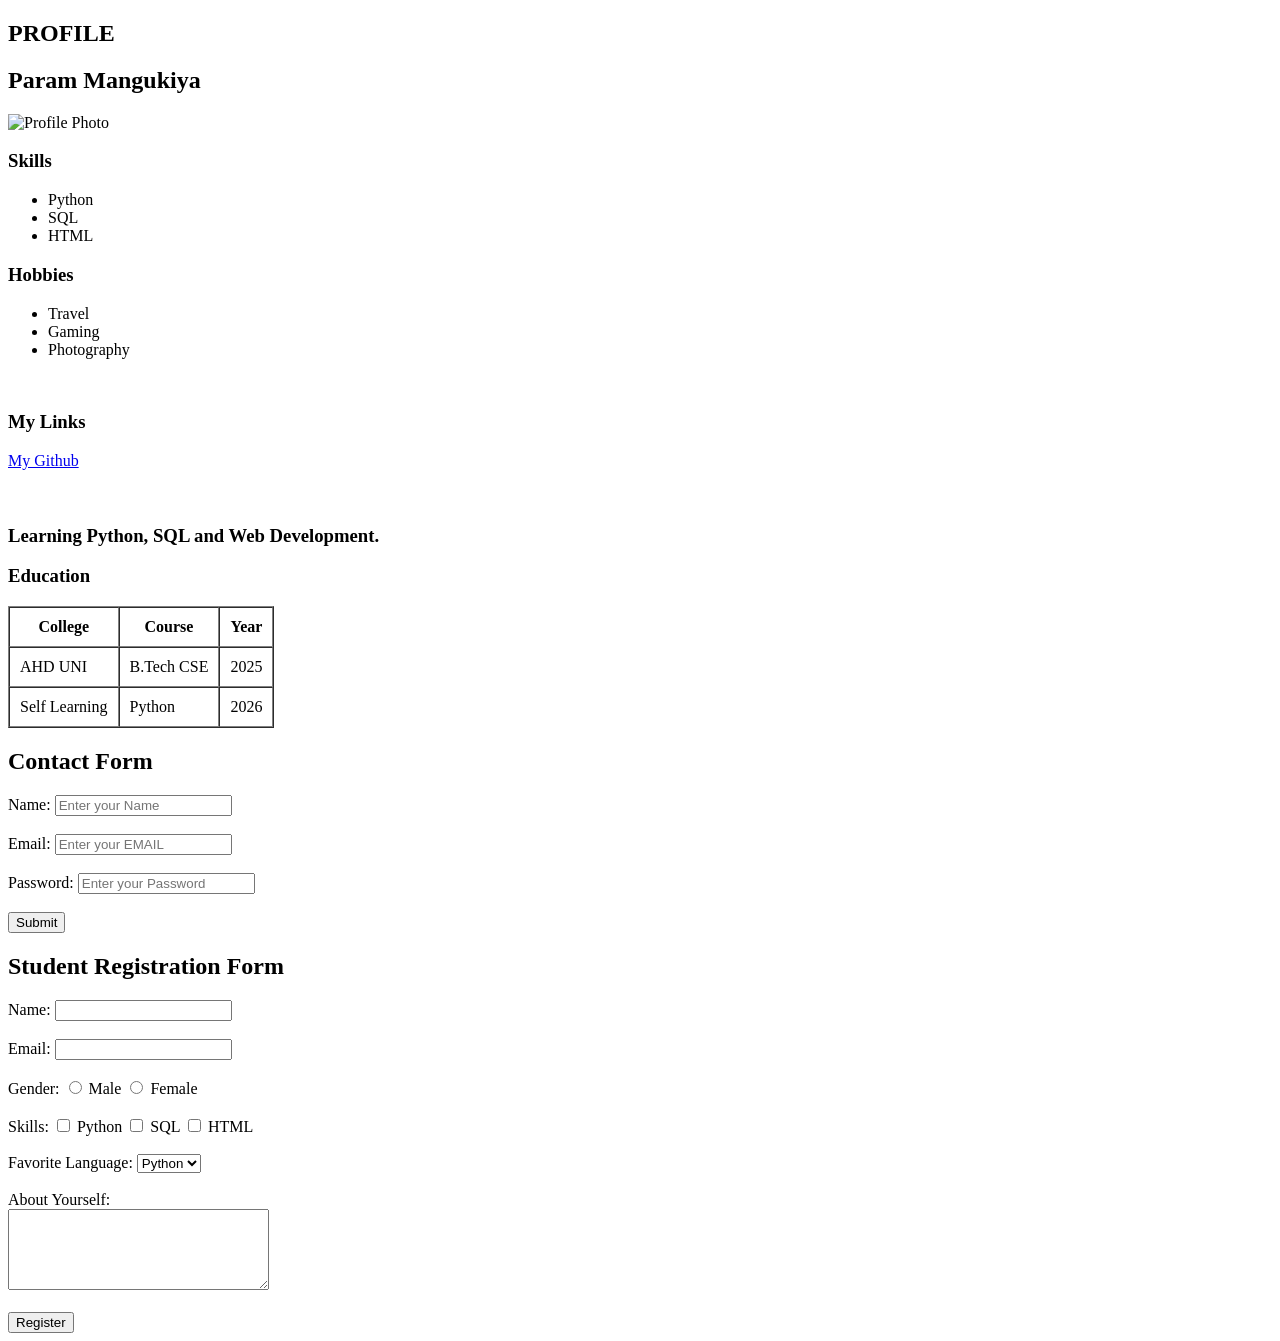
==== html/index.html @ 903c45b3 "Add initial HTML structure for personal website" ====
<!DOCTYPE html>
<html>
<head>
    <title>My First Website</title>
    <link rel="stylesheet" href="style.css">

</head>

<body>
    <h2 class="intro">PROFILE</h2>


<div class="container">
    <div>
    <h2>Param Mangukiya</h2>
    <img src="profile pic.jpeg" width="150" height="150" alt="Profile Photo"></div>

<div>
<div>
<h3>Skills</h3>
    <ul>
        <li>Python</li>
        <li>SQL</li>
        <li>HTML</li>
    </ul></div>


<div>
    <h3>Hobbies</h3>
    <ul>
        <li>Travel</li>
        <li>Gaming</li>
        <li>Photography</li>
    </ul>
    <br></div>
</div>

<div>
    <h3 >My Links</h3>
    <a href="https://github.com/Parammangukiya" target="_blank" >My Github</a>
    <br>
    <br>
    <br>
        <h3>Learning Python, SQL and Web Development.</h3>

</div>

</div>


    <h3>Education</h3>
    <table border="1" cellpadding="10" cellspacing="0">
        <tr>
            <th>College</th>

            <th>Course</th>

            <th>Year</th>
        </tr>

        <tr>
            <td>AHD UNI</td>

            <td>B.Tech CSE</td>

            <td>2025</td>
        </tr>


        <tr>
            <td>Self Learning</td>

            <td>Python</td>

            <td>2026</td>
        </tr>
    </table>

<h2>Contact Form</h2>

<form>
    Name:
    <input type="text" placeholder="Enter your Name">
    <br><br>

    Email:
    <input type="email" placeholder="Enter your EMAIL">
    <br><br>

    Password:
    <input type="password" placeholder="Enter your Password">
    <br><br>

    <button type="submit">Submit</button>
</form>

<h2>Student Registration Form</h2>

<form>

    Name:
    <input type="text">

    <br><br>

    Email:
    <input type="email">

    <br><br>

    Gender:

    <input type="radio" name="gender"> Male

    <input type="radio" name="gender"> Female

    <br><br>

    Skills:

    <input type="checkbox"> Python

    <input type="checkbox"> SQL

    <input type="checkbox"> HTML

    <br><br>

    Favorite Language:

    <select>
        <option>Python</option>
        <option>SQL</option>
        <option>HTML</option>
    </select>

    <br><br>

    About Yourself:

    <br>

    <textarea rows="5" cols="30"></textarea>

    <br><br>

    <button>Register</button>

</form>

</body>
</html>
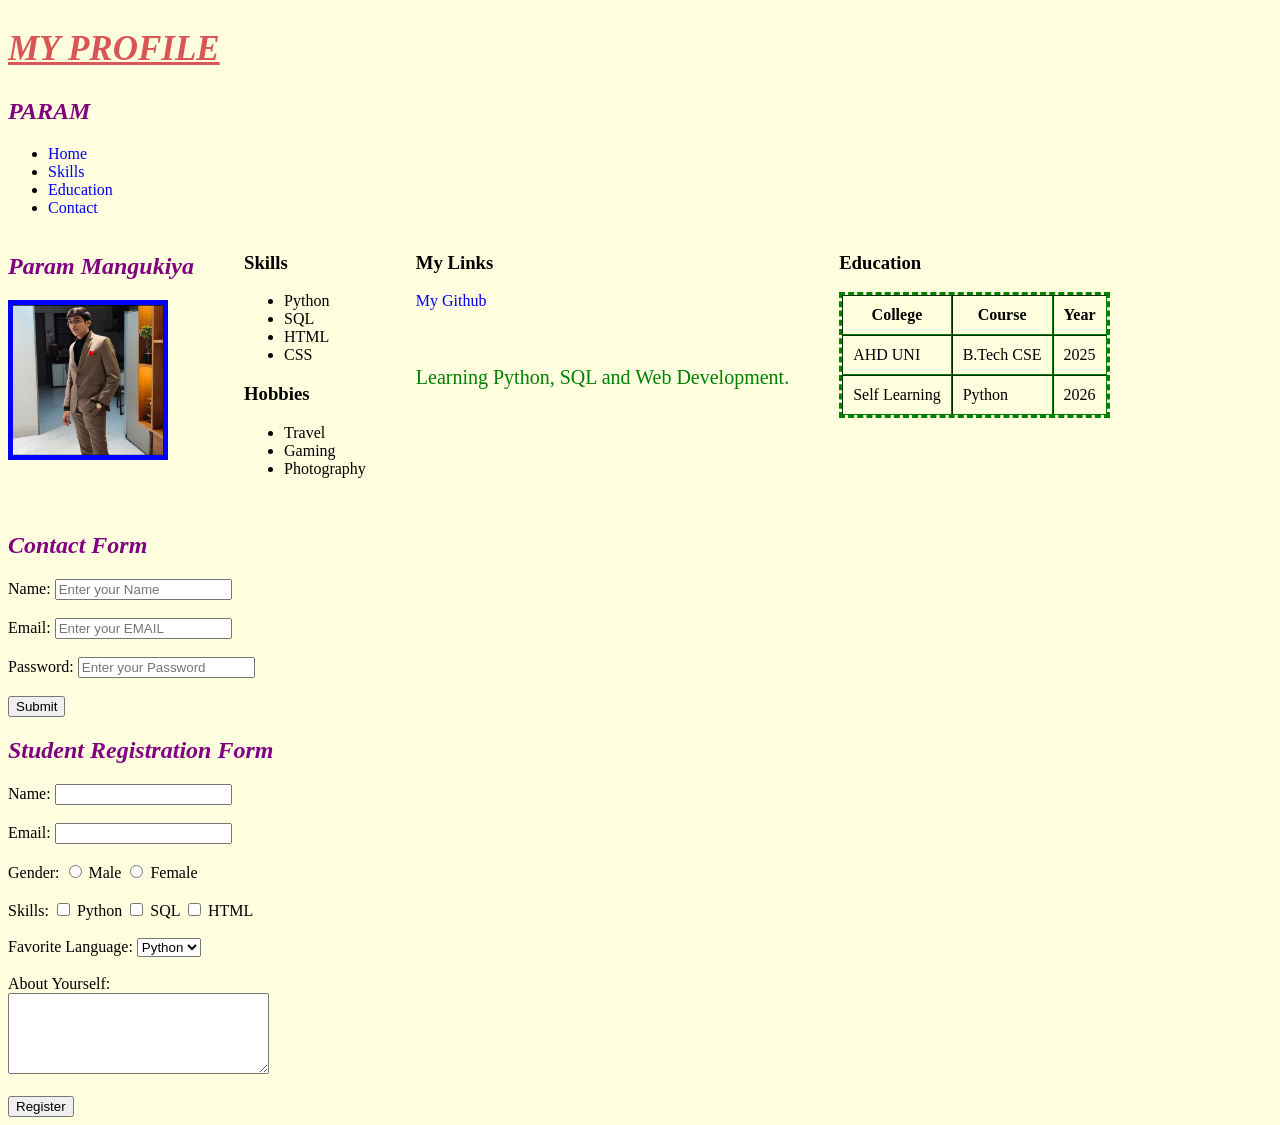
==== commit 978131b6: "Update profile section and add navigation menu" ====
--- a/html/index.html
+++ b/html/index.html
@@ -7,47 +7,64 @@
 </head>
 
 <body>
-    <h2 class="intro">PROFILE</h2>
+    <h2 class="intro"    >MY PROFILE</h2>
+    <nav class="navbar">
 
+    <h2 class="logo">PARAM</h2>
+
+    <ul class="menu">
+
+        <li><a href="#">Home</a></li>
+
+        <li><a href="#">Skills</a></li>
+
+        <li><a href="#">Education</a></li>
+
+        <li><a href="#">Contact</a></li>
+
+    </ul>
+
+</nav>
 
 <div class="container">
-    <div>
+    <div class="profile">
     <h2>Param Mangukiya</h2>
     <img src="profile pic.jpeg" width="150" height="150" alt="Profile Photo"></div>
 
-<div>
-<div>
-<h3>Skills</h3>
+<div class="about">
+    <div class="skills">
+    <h3>Skills</h3>
     <ul>
         <li>Python</li>
         <li>SQL</li>
         <li>HTML</li>
-    </ul></div>
+        <li>CSS</li>
+    </ul>
+    </div>
 
 
-<div>
+<div class="hobbies">
     <h3>Hobbies</h3>
     <ul>
         <li>Travel</li>
         <li>Gaming</li>
         <li>Photography</li>
     </ul>
-    <br></div>
+    <br>
+</div>
 </div>
 
-<div>
+<div class="links">
     <h3 >My Links</h3>
     <a href="https://github.com/Parammangukiya" target="_blank" >My Github</a>
     <br>
     <br>
     <br>
-        <h3>Learning Python, SQL and Web Development.</h3>
+        <p>Learning Python, SQL and Web Development.</p>
 
 </div>
 
-</div>
-
-
+<div class="education">
     <h3>Education</h3>
     <table border="1" cellpadding="10" cellspacing="0">
         <tr>
@@ -75,6 +92,8 @@
             <td>2026</td>
         </tr>
     </table>
+    </div>
+    </div>
 
 <h2>Contact Form</h2>
 
--- a/html/style.css
+++ b/html/style.css
@@ -0,0 +1,49 @@
+body{
+    background-color:lightyellow;
+}
+
+h1{
+    color:darkred;
+    font-size:60px;
+    font-family:Arial;
+    border: 4px double red ;
+
+    padding :20px;
+    margin: 30px;
+
+    width: 500px;
+    height: 150px;
+    
+}
+img{
+    border: 5px solid blue;
+}
+h2{
+    color:purple;
+    font-family:Verdana;
+    font-style:italic;
+}
+
+p{
+    color:green;
+    font-size:20px;
+    font-family:Verdana;
+}
+table{
+    border:3px dashed green;
+}
+a{
+    text-decoration:none;
+}
+.intro{
+    color:rgb(216, 86, 86);
+    text-decoration: underline;
+    font-size: 35px;
+}
+.name{
+    letter-spacing:15px;
+}
+.container{
+    display:flex;
+    gap:50px;
+}
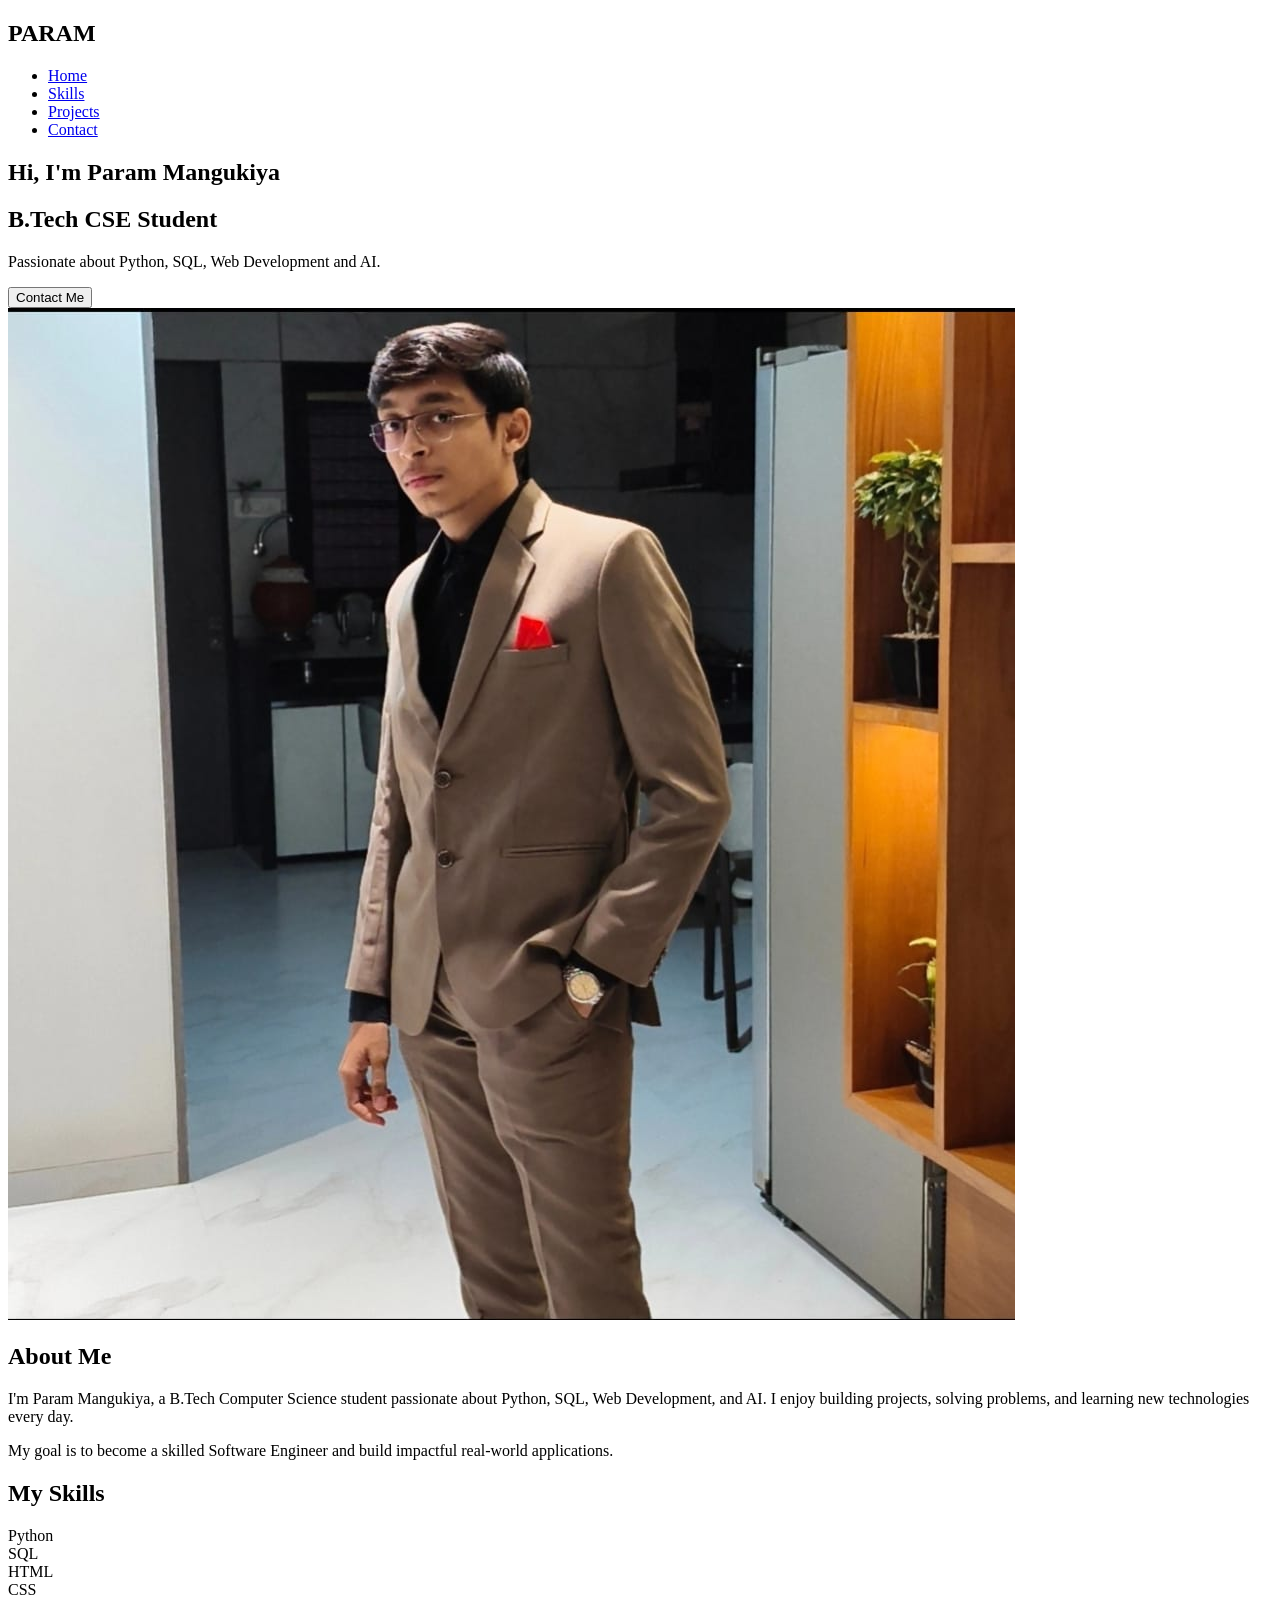
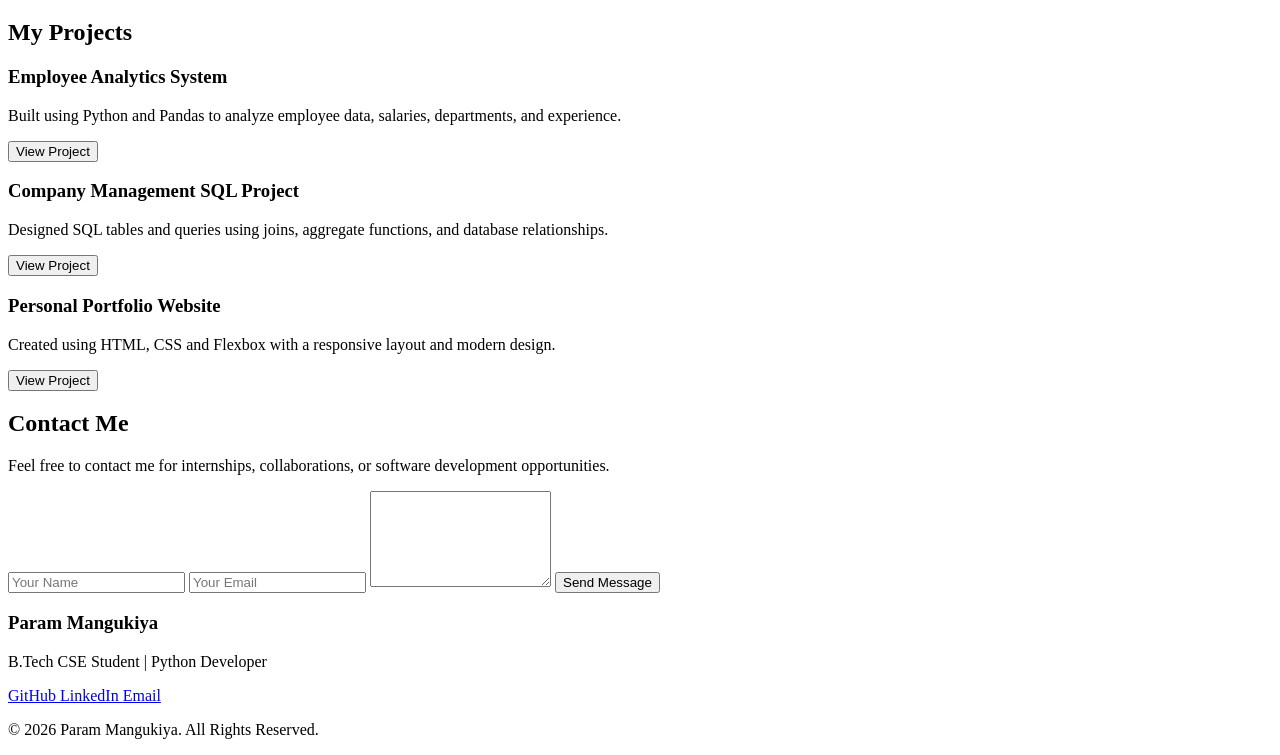
==== commit b54391db: "Rename portfolio.html to index.html" ====
--- a/html/index.html
+++ b/html/index.html
@@ -1,171 +1,173 @@
 <!DOCTYPE html>
 <html>
+
+
 <head>
-    <title>My First Website</title>
-    <link rel="stylesheet" href="style.css">
-
+    <title>My portfolio</title>
+    <link rel="stylesheet" href="newcss.css">
 </head>
 
 <body>
-    <h2 class="intro"    >MY PROFILE</h2>
-    <nav class="navbar">
 
-    <h2 class="logo">PARAM</h2>
-
+<nav class="navbar">
+<h2 class="logo">PARAM</h2>
     <ul class="menu">
-
-        <li><a href="#">Home</a></li>
-
-        <li><a href="#">Skills</a></li>
-
-        <li><a href="#">Education</a></li>
-
-        <li><a href="#">Contact</a></li>
-
-    </ul>
-
+    <li><a href="#hero">Home</a></li>
+    <li><a href="#skills">Skills</a></li>
+    <li><a href="#projects">Projects</a></li>
+    <li><a href="#contact">Contact</a></li>
+</ul>
 </nav>
 
-<div class="container">
-    <div class="profile">
-    <h2>Param Mangukiya</h2>
-    <img src="profile pic.jpeg" width="150" height="150" alt="Profile Photo"></div>
-
-<div class="about">
-    <div class="skills">
-    <h3>Skills</h3>
-    <ul>
-        <li>Python</li>
-        <li>SQL</li>
-        <li>HTML</li>
-        <li>CSS</li>
-    </ul>
-    </div>
 
 
-<div class="hobbies">
-    <h3>Hobbies</h3>
-    <ul>
-        <li>Travel</li>
-        <li>Gaming</li>
-        <li>Photography</li>
-    </ul>
-    <br>
-</div>
-</div>
-
-<div class="links">
-    <h3 >My Links</h3>
-    <a href="https://github.com/Parammangukiya" target="_blank" >My Github</a>
-    <br>
-    <br>
-    <br>
-        <p>Learning Python, SQL and Web Development.</p>
-
-</div>
-
-<div class="education">
-    <h3>Education</h3>
-    <table border="1" cellpadding="10" cellspacing="0">
-        <tr>
-            <th>College</th>
-
-            <th>Course</th>
-
-            <th>Year</th>
-        </tr>
-
-        <tr>
-            <td>AHD UNI</td>
-
-            <td>B.Tech CSE</td>
-
-            <td>2025</td>
-        </tr>
+<section class="hero" id="hero">
+    <div class="hero-text">
+        <h1>Hi, I'm Param Mangukiya</h1>
+        <h2>B.Tech CSE Student</h2>
+        <p>
+            Passionate about Python, SQL,
+            Web Development and AI.
+        </p>
+            <a href="#contact">
+            <button>Contact Me</button>
+        </a>
+    </div>
+</section>
 
 
-        <tr>
-            <td>Self Learning</td>
 
-            <td>Python</td>
+<section class="about">
+    <div class="about-image">
+        <img src="profile pic.jpeg" alt="Param Mangukiya" >
+    </div>
+    <div class="about-text">
+        <h2>About Me</h2>
+        <p>
+            I'm Param Mangukiya, a B.Tech Computer Science student
+            passionate about Python, SQL, Web Development, and AI.
+            I enjoy building projects, solving problems, and learning
+            new technologies every day.
+        </p>
+        <p>
+            My goal is to become a skilled Software Engineer and build
+            impactful real-world applications.
+        </p>
+    </div>
+</section>
 
-            <td>2026</td>
-        </tr>
-    </table>
+
+
+    <section class="skills-section" id="skills">
+    
+        <h2>My Skills</h2>
+        <div class="skill">
+            <span>Python</span>
+            <div class="progress">
+                <div class="python"></div>
+            </div>
+        </div>
+
+        <div class="skill">
+        <span>SQL</span>
+        <div class="progress">
+            <div class="sql"></div>
+        </div></div>
+
+        <div class="skill">
+        <span>HTML</span>
+        <div class="progress">
+            <div class="html"></div>
+        </div></div>
+
+        <div class="skill">
+        <span>CSS</span>
+        <div class="progress">
+            <div class="css"></div>
+        </div></div>
+    </section>
+
+
+<section class="projects" id="projects">
+    <h2>My Projects</h2>
+    <div class="project-container">
+        <div class="project-card">
+            <h3>Employee Analytics System</h3>
+            <p>
+                Built using Python and Pandas to analyze employee
+                data, salaries, departments, and experience.
+            </p>
+            <a href="https://github.com/Parammangukiya/python-learning-journey/blob/main/employee_analytics_system.py" target="_blank">
+            <button>View Project</button></a>
+        </div>
+        <div class="project-card">
+            <h3>Company Management SQL Project</h3>
+            <p>
+                Designed SQL tables and queries using joins,
+                aggregate functions, and database relationships.
+            </p>
+            <a href="https://github.com/Parammangukiya/python-learning-journey/blob/main/sql/company_management_project.sql" target="_blank">
+            <button>View Project</button></a>
+        </div>
+        <div class="project-card">
+            <h3>Personal Portfolio Website</h3>
+            <p>
+                Created using HTML, CSS and Flexbox with a
+                responsive layout and modern design.
+            </p><a href="https://github.com/Parammangukiya/python-learning-journey/blob/main/html/portfolio.html" target="_blank">
+            <button>View Project</button></a>
+        </div>
     </div>
+</section>
+
+
+
+<section class="contact" id="contact">
+    <h2>Contact Me</h2>
+    <p>
+        Feel free to contact me for internships, collaborations,
+        or software development opportunities.
+    </p>
+    <form class="contact-form">
+        <input
+            type="text"
+            placeholder="Your Name"
+        >
+        <input
+            type="email"
+            placeholder="Your Email"
+        >
+        <textarea
+            placeholder="Your Message"
+            rows="6">
+        </textarea>
+        <button>
+            Send Message
+        </button>
+    </form>
+</section>
+
+
+
+<footer class="footer">
+    <h3>Param Mangukiya</h3>
+    <p>B.Tech CSE Student | Python Developer</p>
+    <div class="footer-links">
+        <a href="https://github.com/Parammangukiya" target="_blank">
+            GitHub
+        </a>
+        <a href="https://www.linkedin.com/in/param-mangukiya-8b58b1381?utm_source=share_via&utm_content=profile&utm_medium=member_android" target="_blank">
+            LinkedIn
+        </a>
+        <a href="mailto:mangukiyaparam11@gmail.com">
+        Email
+        </a>
     </div>
+    <p class="copyright">
+        © 2026 Param Mangukiya. All Rights Reserved.
+    </p>
+</footer>
 
-<h2>Contact Form</h2>
-
-<form>
-    Name:
-    <input type="text" placeholder="Enter your Name">
-    <br><br>
-
-    Email:
-    <input type="email" placeholder="Enter your EMAIL">
-    <br><br>
-
-    Password:
-    <input type="password" placeholder="Enter your Password">
-    <br><br>
-
-    <button type="submit">Submit</button>
-</form>
-
-<h2>Student Registration Form</h2>
-
-<form>
-
-    Name:
-    <input type="text">
-
-    <br><br>
-
-    Email:
-    <input type="email">
-
-    <br><br>
-
-    Gender:
-
-    <input type="radio" name="gender"> Male
-
-    <input type="radio" name="gender"> Female
-
-    <br><br>
-
-    Skills:
-
-    <input type="checkbox"> Python
-
-    <input type="checkbox"> SQL
-
-    <input type="checkbox"> HTML
-
-    <br><br>
-
-    Favorite Language:
-
-    <select>
-        <option>Python</option>
-        <option>SQL</option>
-        <option>HTML</option>
-    </select>
-
-    <br><br>
-
-    About Yourself:
-
-    <br>
-
-    <textarea rows="5" cols="30"></textarea>
-
-    <br><br>
-
-    <button>Register</button>
-
-</form>
 
 </body>
 </html>
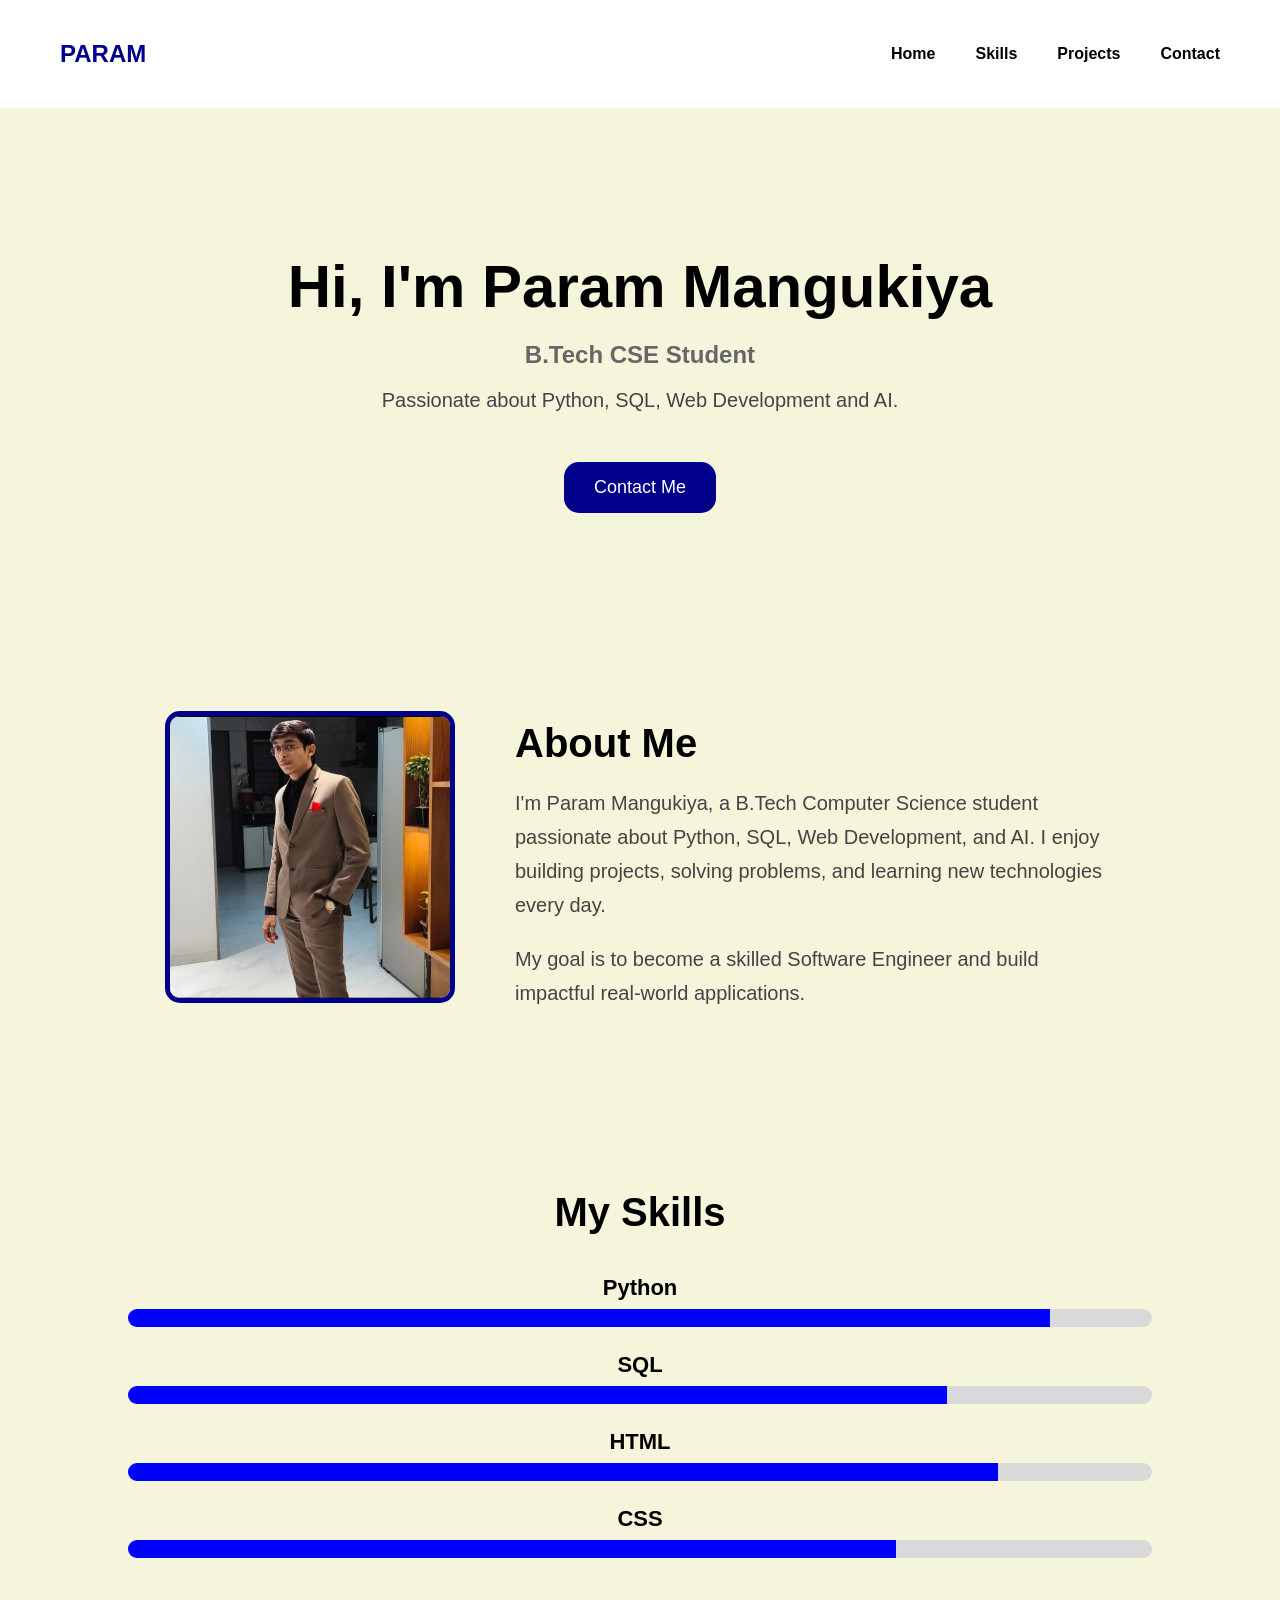
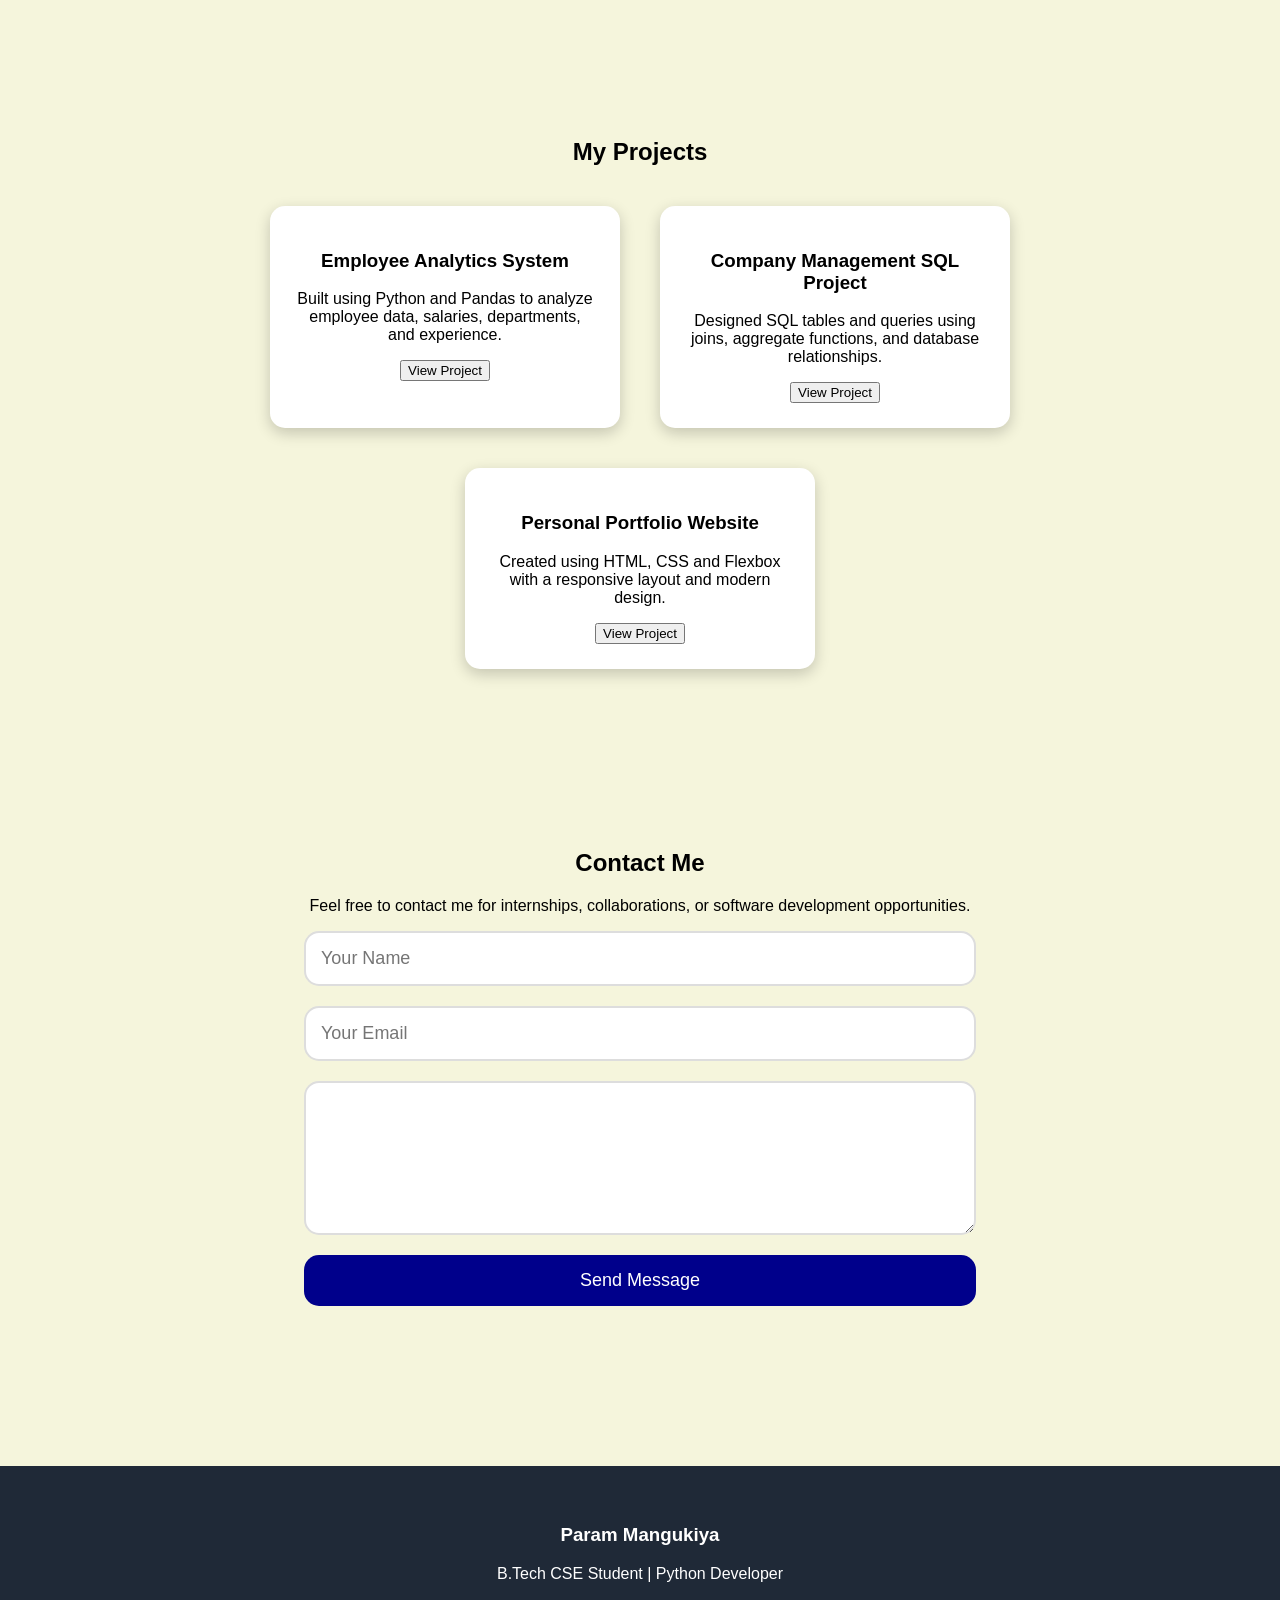
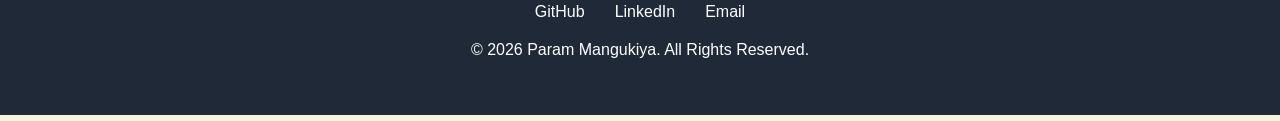
==== commit c3f6cc44: "Change stylesheet link from newcss.css to design.css" ====
--- a/html/index.html
+++ b/html/index.html
@@ -4,7 +4,7 @@
 
 <head>
     <title>My portfolio</title>
-    <link rel="stylesheet" href="newcss.css">
+    <link rel="stylesheet" href="design.css">
 </head>
 
 <body>
--- a/html/design.css
+++ b/html/design.css
@@ -0,0 +1,299 @@
+body{
+    margin:0;
+    font-family:Arial, Helvetica, sans-serif;
+    background:#f5f5dc;
+}
+.navbar{
+    display:flex;
+    justify-content:space-between;
+    align-items:center;
+
+    padding:20px 60px;
+
+    background:white;
+}
+.menu{
+    display:flex;
+    list-style:none;
+    gap:40px;
+}
+.menu a{
+    text-decoration:none;
+    color:black;
+    font-weight:bold;
+}
+.logo{
+    color:darkblue;
+}
+.hero{
+    display:flex;
+    justify-content:center;
+    align-items:center;
+    text-align:center;
+    height:500px;
+}
+.hero h1{
+    font-size:60px;
+    margin-bottom:10px;
+}
+.hero h2{
+    color:#666;
+    margin-bottom:20px;
+}
+.hero p{
+    font-size:20px;
+    color:#444;
+}
+.hero button{
+    margin-top:30px;
+    padding:15px 30px;
+    background:darkblue;
+    color:white;
+    border:none;
+    border-radius:15px;
+    cursor:pointer;
+    font-size:18px;
+}
+.hero button:hover{
+    background:blue;
+}
+.about{
+    display:flex;
+    justify-content:center;
+    align-items:center;
+    gap:60px;
+    padding:80px;
+}
+.about-image img{
+    width:280px;
+    border-radius:15px;
+    border:5px solid darkblue;
+}
+.about-text{
+    max-width:600px;
+}
+.about-text h2{
+    font-size:40px;
+    margin-bottom:20px;
+}
+.about-text p{
+    font-size:20px;
+    line-height:1.7;
+    color:#444;
+}
+.projects{
+    padding:80px;
+    text-align:center;
+}
+.project-container{
+    display:flex;
+    justify-content:center;
+    gap:40px;
+    margin-top:40px;
+    flex-wrap:wrap;
+}
+.project-card{
+    width:300px;
+    background:white;
+    padding:25px;
+    border-radius:15px;
+    box-shadow:0px 5px 15px rgba(0,0,0,0.2);
+    transition:0.3s;
+}
+.project-card:hover{
+    transform:translateY(-10px);
+}
+.skills-section{
+    width:80%;
+    margin:80px auto;
+}
+.skills-section h2{
+    text-align:center;
+    font-size:40px;
+    margin-bottom:40px;
+}
+.skill{
+    margin-bottom:25px;
+    text-align: center;
+}
+.skill span{
+    font-size:22px;
+    font-weight:bold;
+}
+html{
+
+    scroll-behavior:smooth;
+
+}
+.progress{
+    width:100%;
+    height:18px;
+    background-color:#d9d9d9;
+    border-radius:15px;
+    margin-top:8px;
+    overflow:hidden;
+}
+.python{
+    width:90%;
+    height:100%;
+    background-color:blue;
+}
+.sql{
+    width:80%;
+    height:100%;
+    background-color:blue;
+}
+.html{
+    width:85%;
+    height:100%;
+    background-color:blue;
+}
+.css{
+    width:75%;
+    height:100%;
+    background-color:blue;
+}
+.python{
+    transition: width 1s ease;
+    animation: fillBar 2s ease;
+}
+.sql{
+    transition: width 1s ease;
+    animation: fillBar 2s ease;
+}
+.html{
+    transition: width 1s ease;
+    animation: fillBar 2s ease;
+}
+.css{
+    transition: width 1s ease;
+    animation: fillBar 2s ease;
+}
+@keyframes fillBar{
+    from{
+        width:0;
+    }
+    to{
+    }
+}
+.contact{
+    padding:80px;
+    text-align:center;
+}
+.contact-form{
+    width:60%;
+    margin:auto;
+    display:flex;
+    flex-direction:column;
+    gap:20px;
+}
+.contact-form input,
+.contact-form textarea{
+    padding:15px;
+    border:2px solid #ddd;
+    border-radius:15px;
+    font-size:18px;
+}
+
+.contact-form button{
+    padding:15px;
+    background:darkblue;
+    color:white;
+    border:none;
+    border-radius:15px;
+    font-size:18px;
+    cursor:pointer;
+    transition:0.3s ease;
+}
+.footer{
+    background:#1f2937;
+    color:white;
+    text-align:center;
+    padding:40px 20px;
+    margin-top:80px;
+}
+.footer-links{
+    display:flex;
+    justify-content:center;
+    gap:30px;
+    margin:20px 0;
+}
+.footer-links a{
+    color:white;
+    text-decoration:none;
+    transition:0.3s ease;
+}
+.footer-links a:hover{
+
+    color:#60a5fa;
+
+}
+@media (max-width:768px){
+    .navbar{
+        flex-direction:column;
+    }
+    .menu{
+    flex-direction:column;
+    align-items:center;
+    }
+    .hero{
+    height:auto;
+    padding:60px 20px;
+    }
+    .hero p{
+    font-size:18px;
+    }
+    .about{
+    flex-direction:column;
+    text-align:center;
+    gap:30px;
+    padding:40px;
+    }
+    .project-container{
+    flex-direction:column;
+    align-items:center;
+    }
+    .skills-section{
+    width:90%;
+    }
+    .skills-section h2{
+        font-size:32px;
+    }
+    .skill span{
+        font-size:18px;
+    }
+    .contact-form{
+    width:90%;
+    }
+    .contact{
+    padding:50px 20px;
+    }
+    .contact-form{
+        width:90%;
+    }
+    .contact-form input,
+    .contact-form textarea{
+    font-size:16px;
+    }
+    .footer{
+    padding:30px 15px;
+    }
+    .footer-links{
+        flex-direction:column;
+        gap:15px;
+    }
+    .project-card{
+    width:90%;
+    }
+    .about-image img{
+    width:220px;
+    }
+    .hero button{
+    width:100%;
+    max-width:250px;
+    }
+    .navbar{
+    padding:20px;
+    }
+
+}
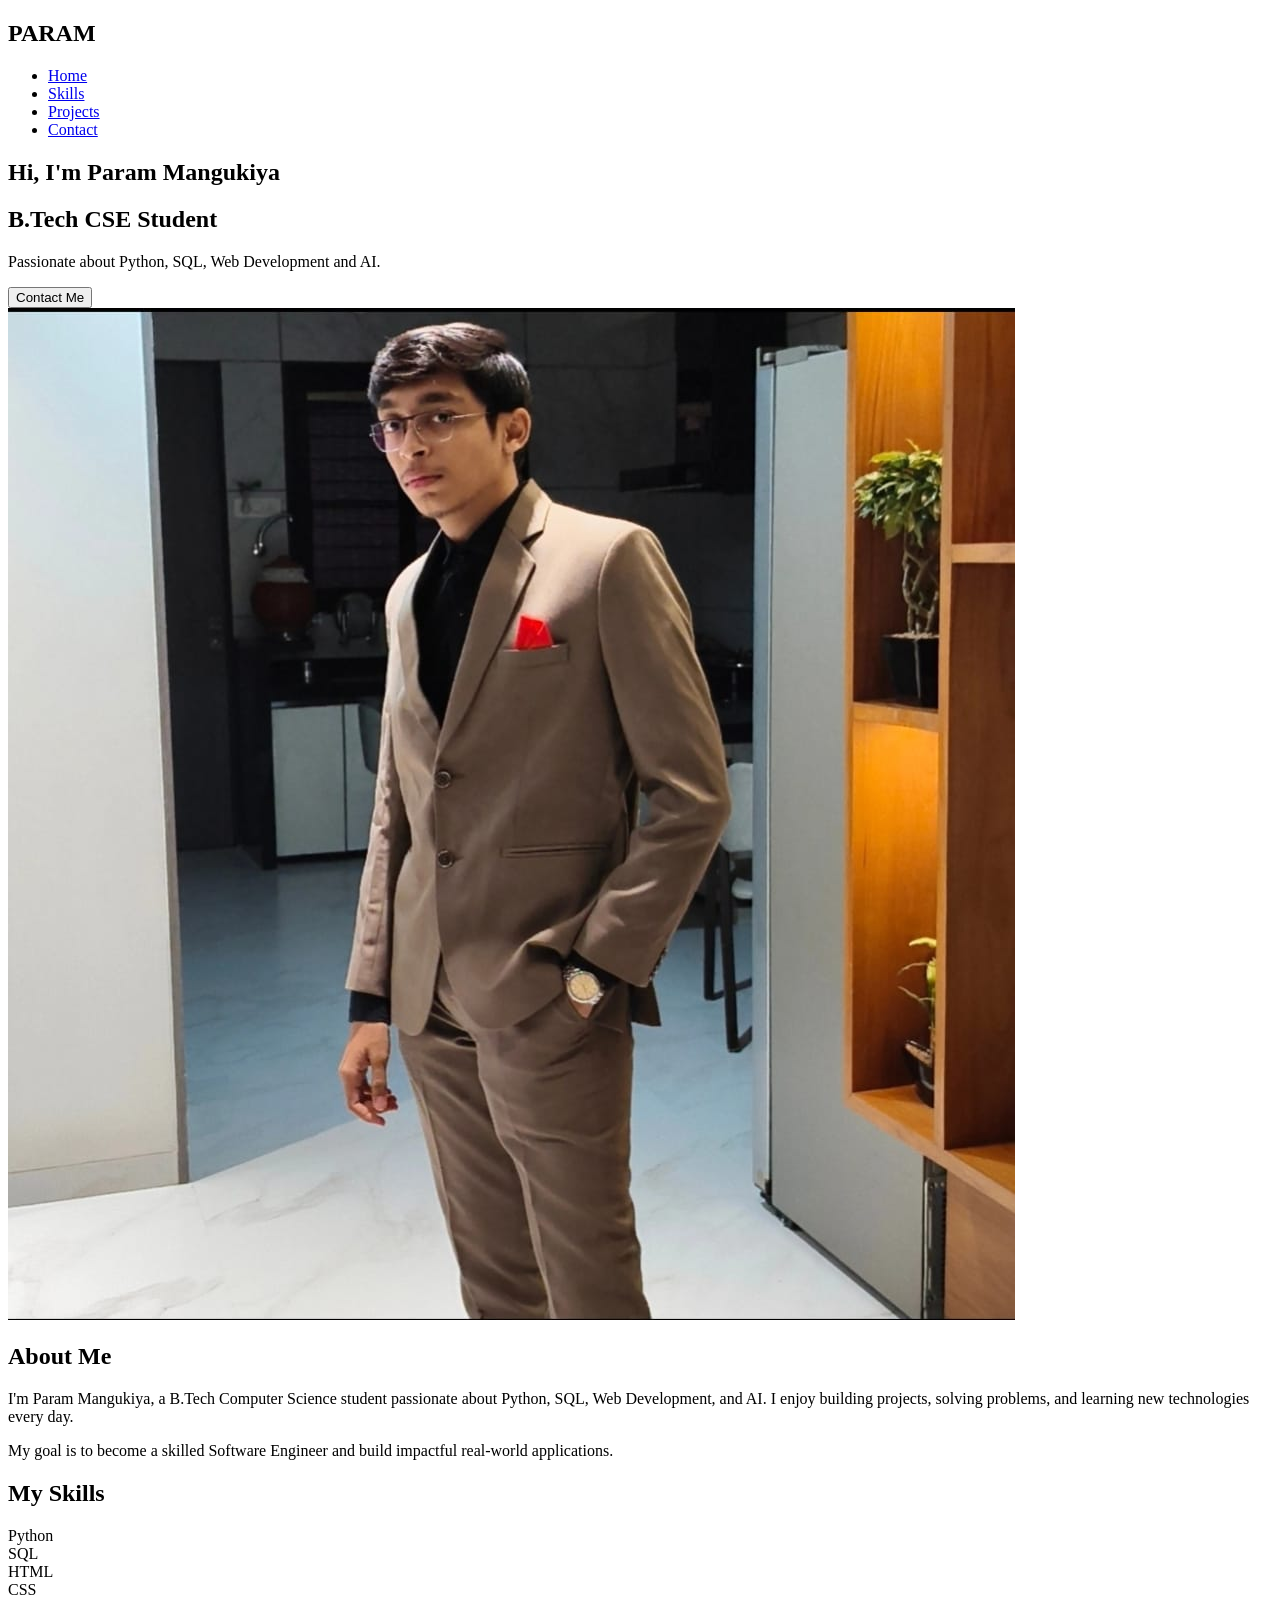
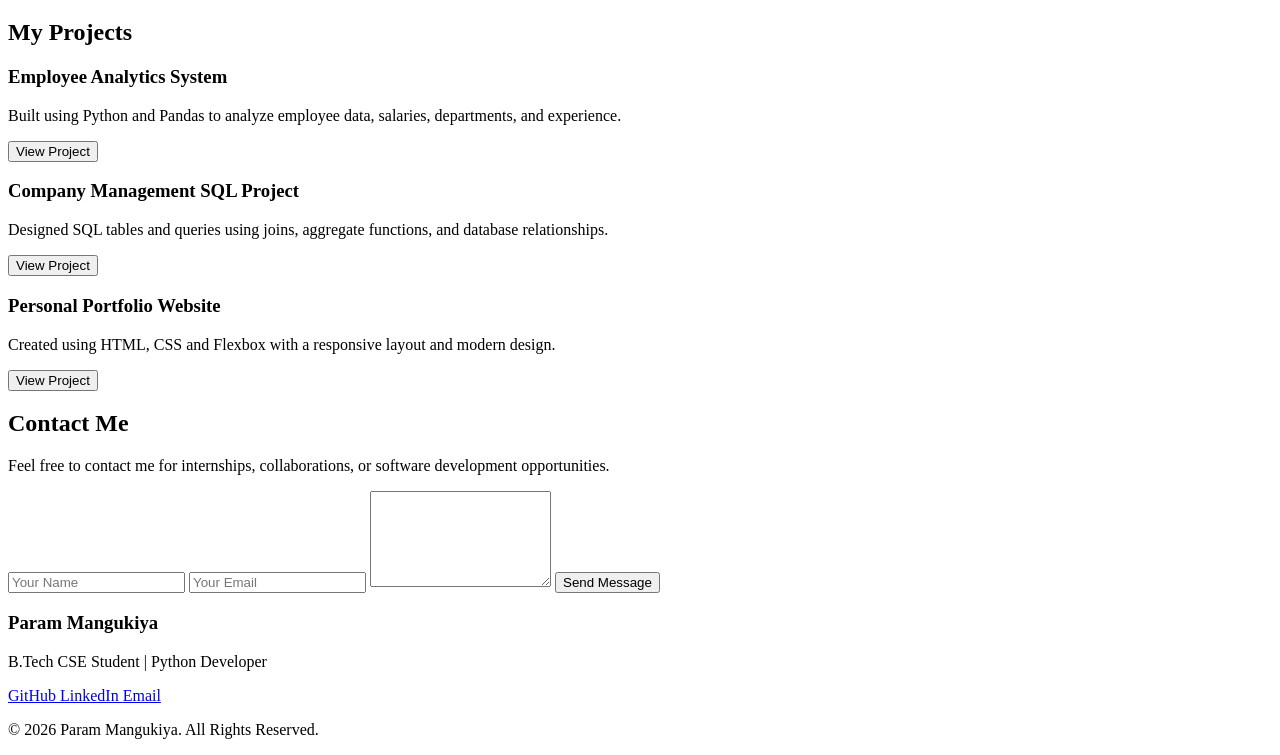
==== commit 83b7fd42: "Update stylesheet link and contact form attributes" ====
--- a/html/index.html
+++ b/html/index.html
@@ -4,7 +4,7 @@
 
 <head>
     <title>My portfolio</title>
-    <link rel="stylesheet" href="design.css">
+    <link rel="stylesheet" href="newcss.css">
 </head>
 
 <body>
@@ -128,21 +128,30 @@
         Feel free to contact me for internships, collaborations,
         or software development opportunities.
     </p>
-    <form class="contact-form">
+    <form
+    class="contact-form"
+    action="https://formspree.io/f/xpqgdnod"
+    method="POST">
         <input
-            type="text"
-            placeholder="Your Name"
-        >
-        <input
-            type="email"
-            placeholder="Your Email"
-        >
-        <textarea
-            placeholder="Your Message"
-            rows="6">
-        </textarea>
-        <button>
-            Send Message
+        type="text"
+        name="name"
+        placeholder="Your Name"
+        required>
+
+    <input
+        type="email"
+        name="email"
+        placeholder="Your Email"
+        required>
+
+    <textarea
+        name="message"
+        rows="6"
+        placeholder="Your Message"
+        required>
+    </textarea>
+        <button type="submit">
+        Send Message
         </button>
     </form>
 </section>
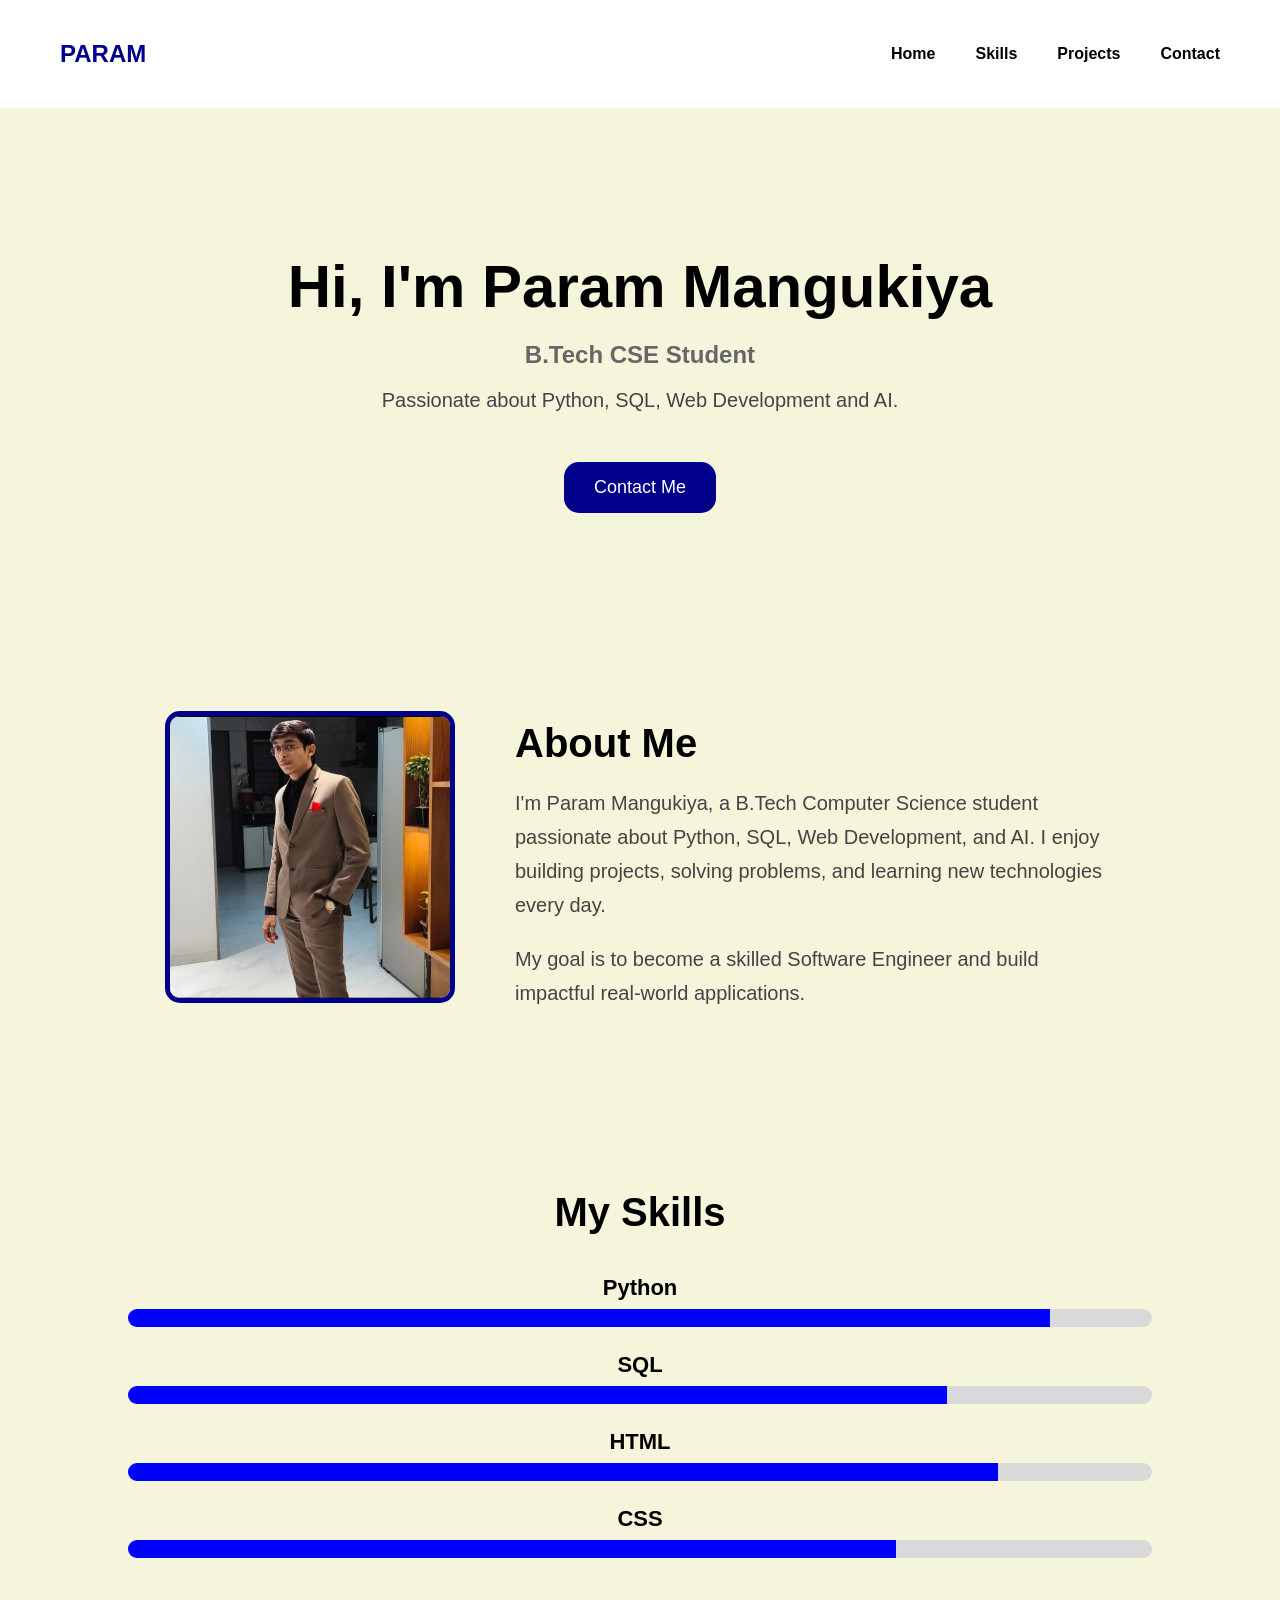
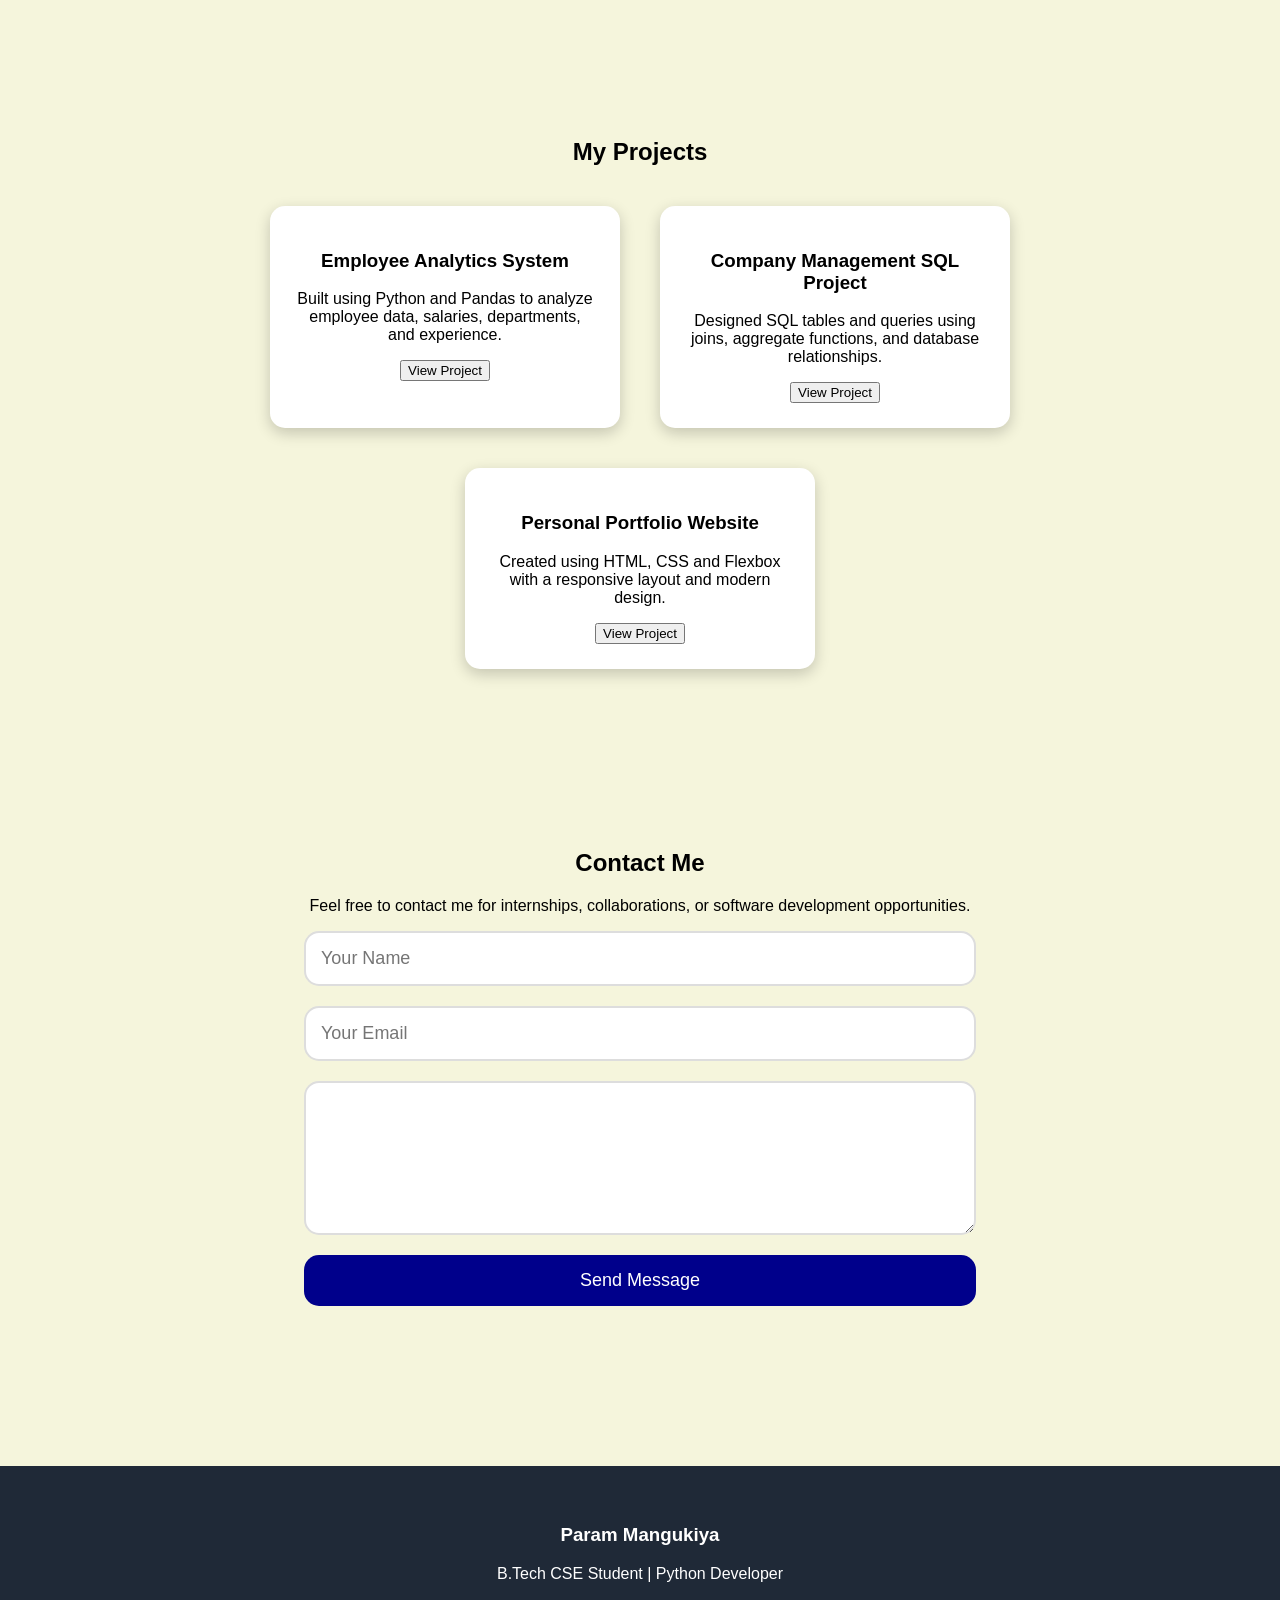
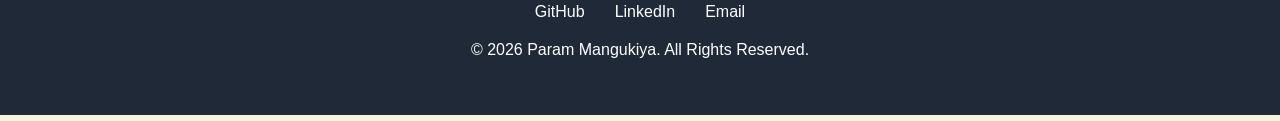
==== commit 0f88a716: "Update index.html" ====
--- a/html/index.html
+++ b/html/index.html
@@ -4,7 +4,7 @@
 
 <head>
     <title>My portfolio</title>
-    <link rel="stylesheet" href="newcss.css">
+    <link rel="stylesheet" href="design.css">
 </head>
 
 <body>
--- a/html/design.css
+++ b/html/design.css
@@ -0,0 +1,299 @@
+body{
+    margin:0;
+    font-family:Arial, Helvetica, sans-serif;
+    background:#f5f5dc;
+}
+.navbar{
+    display:flex;
+    justify-content:space-between;
+    align-items:center;
+
+    padding:20px 60px;
+
+    background:white;
+}
+.menu{
+    display:flex;
+    list-style:none;
+    gap:40px;
+}
+.menu a{
+    text-decoration:none;
+    color:black;
+    font-weight:bold;
+}
+.logo{
+    color:darkblue;
+}
+.hero{
+    display:flex;
+    justify-content:center;
+    align-items:center;
+    text-align:center;
+    height:500px;
+}
+.hero h1{
+    font-size:60px;
+    margin-bottom:10px;
+}
+.hero h2{
+    color:#666;
+    margin-bottom:20px;
+}
+.hero p{
+    font-size:20px;
+    color:#444;
+}
+.hero button{
+    margin-top:30px;
+    padding:15px 30px;
+    background:darkblue;
+    color:white;
+    border:none;
+    border-radius:15px;
+    cursor:pointer;
+    font-size:18px;
+}
+.hero button:hover{
+    background:blue;
+}
+.about{
+    display:flex;
+    justify-content:center;
+    align-items:center;
+    gap:60px;
+    padding:80px;
+}
+.about-image img{
+    width:280px;
+    border-radius:15px;
+    border:5px solid darkblue;
+}
+.about-text{
+    max-width:600px;
+}
+.about-text h2{
+    font-size:40px;
+    margin-bottom:20px;
+}
+.about-text p{
+    font-size:20px;
+    line-height:1.7;
+    color:#444;
+}
+.projects{
+    padding:80px;
+    text-align:center;
+}
+.project-container{
+    display:flex;
+    justify-content:center;
+    gap:40px;
+    margin-top:40px;
+    flex-wrap:wrap;
+}
+.project-card{
+    width:300px;
+    background:white;
+    padding:25px;
+    border-radius:15px;
+    box-shadow:0px 5px 15px rgba(0,0,0,0.2);
+    transition:0.3s;
+}
+.project-card:hover{
+    transform:translateY(-10px);
+}
+.skills-section{
+    width:80%;
+    margin:80px auto;
+}
+.skills-section h2{
+    text-align:center;
+    font-size:40px;
+    margin-bottom:40px;
+}
+.skill{
+    margin-bottom:25px;
+    text-align: center;
+}
+.skill span{
+    font-size:22px;
+    font-weight:bold;
+}
+html{
+
+    scroll-behavior:smooth;
+
+}
+.progress{
+    width:100%;
+    height:18px;
+    background-color:#d9d9d9;
+    border-radius:15px;
+    margin-top:8px;
+    overflow:hidden;
+}
+.python{
+    width:90%;
+    height:100%;
+    background-color:blue;
+}
+.sql{
+    width:80%;
+    height:100%;
+    background-color:blue;
+}
+.html{
+    width:85%;
+    height:100%;
+    background-color:blue;
+}
+.css{
+    width:75%;
+    height:100%;
+    background-color:blue;
+}
+.python{
+    transition: width 1s ease;
+    animation: fillBar 2s ease;
+}
+.sql{
+    transition: width 1s ease;
+    animation: fillBar 2s ease;
+}
+.html{
+    transition: width 1s ease;
+    animation: fillBar 2s ease;
+}
+.css{
+    transition: width 1s ease;
+    animation: fillBar 2s ease;
+}
+@keyframes fillBar{
+    from{
+        width:0;
+    }
+    to{
+    }
+}
+.contact{
+    padding:80px;
+    text-align:center;
+}
+.contact-form{
+    width:60%;
+    margin:auto;
+    display:flex;
+    flex-direction:column;
+    gap:20px;
+}
+.contact-form input,
+.contact-form textarea{
+    padding:15px;
+    border:2px solid #ddd;
+    border-radius:15px;
+    font-size:18px;
+}
+
+.contact-form button{
+    padding:15px;
+    background:darkblue;
+    color:white;
+    border:none;
+    border-radius:15px;
+    font-size:18px;
+    cursor:pointer;
+    transition:0.3s ease;
+}
+.footer{
+    background:#1f2937;
+    color:white;
+    text-align:center;
+    padding:40px 20px;
+    margin-top:80px;
+}
+.footer-links{
+    display:flex;
+    justify-content:center;
+    gap:30px;
+    margin:20px 0;
+}
+.footer-links a{
+    color:white;
+    text-decoration:none;
+    transition:0.3s ease;
+}
+.footer-links a:hover{
+
+    color:#60a5fa;
+
+}
+@media (max-width:768px){
+    .navbar{
+        flex-direction:column;
+    }
+    .menu{
+    flex-direction:column;
+    align-items:center;
+    }
+    .hero{
+    height:auto;
+    padding:60px 20px;
+    }
+    .hero p{
+    font-size:18px;
+    }
+    .about{
+    flex-direction:column;
+    text-align:center;
+    gap:30px;
+    padding:40px;
+    }
+    .project-container{
+    flex-direction:column;
+    align-items:center;
+    }
+    .skills-section{
+    width:90%;
+    }
+    .skills-section h2{
+        font-size:32px;
+    }
+    .skill span{
+        font-size:18px;
+    }
+    .contact-form{
+    width:90%;
+    }
+    .contact{
+    padding:50px 20px;
+    }
+    .contact-form{
+        width:90%;
+    }
+    .contact-form input,
+    .contact-form textarea{
+    font-size:16px;
+    }
+    .footer{
+    padding:30px 15px;
+    }
+    .footer-links{
+        flex-direction:column;
+        gap:15px;
+    }
+    .project-card{
+    width:90%;
+    }
+    .about-image img{
+    width:220px;
+    }
+    .hero button{
+    width:100%;
+    max-width:250px;
+    }
+    .navbar{
+    padding:20px;
+    }
+
+}
